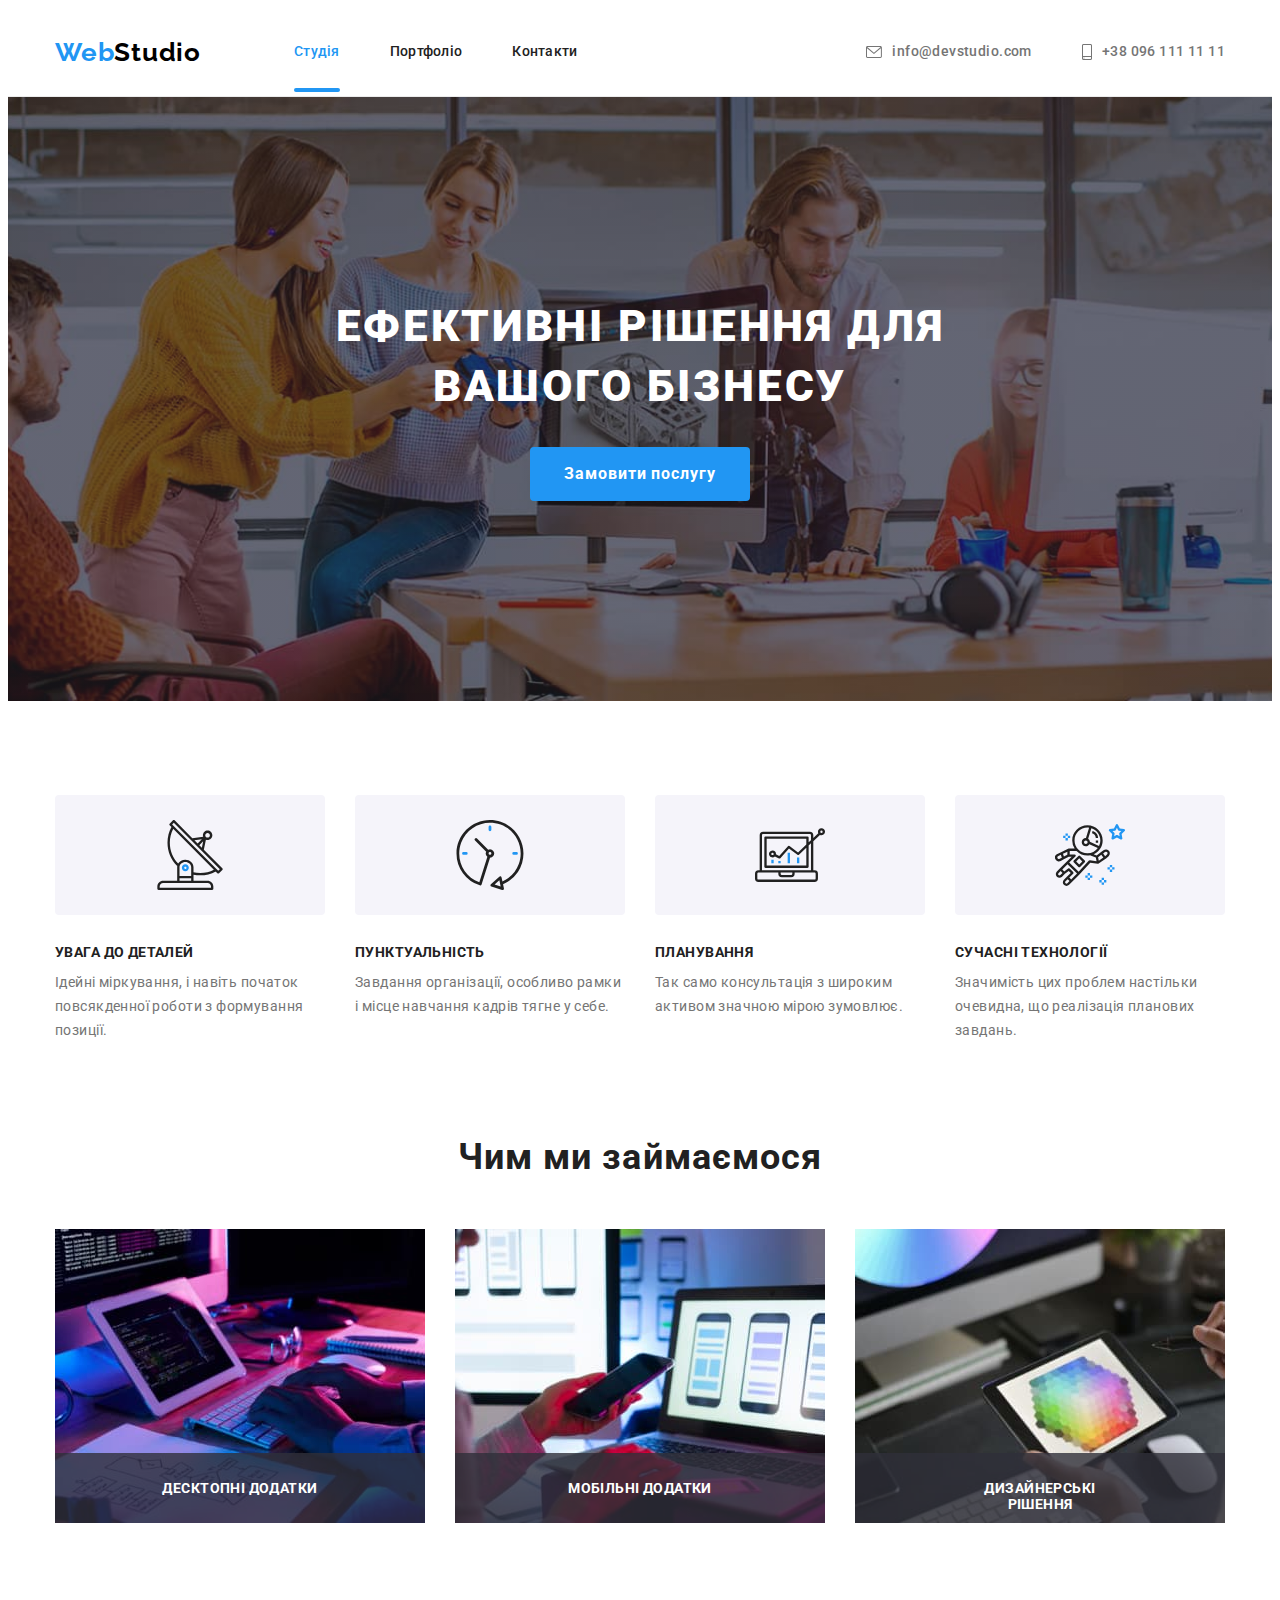
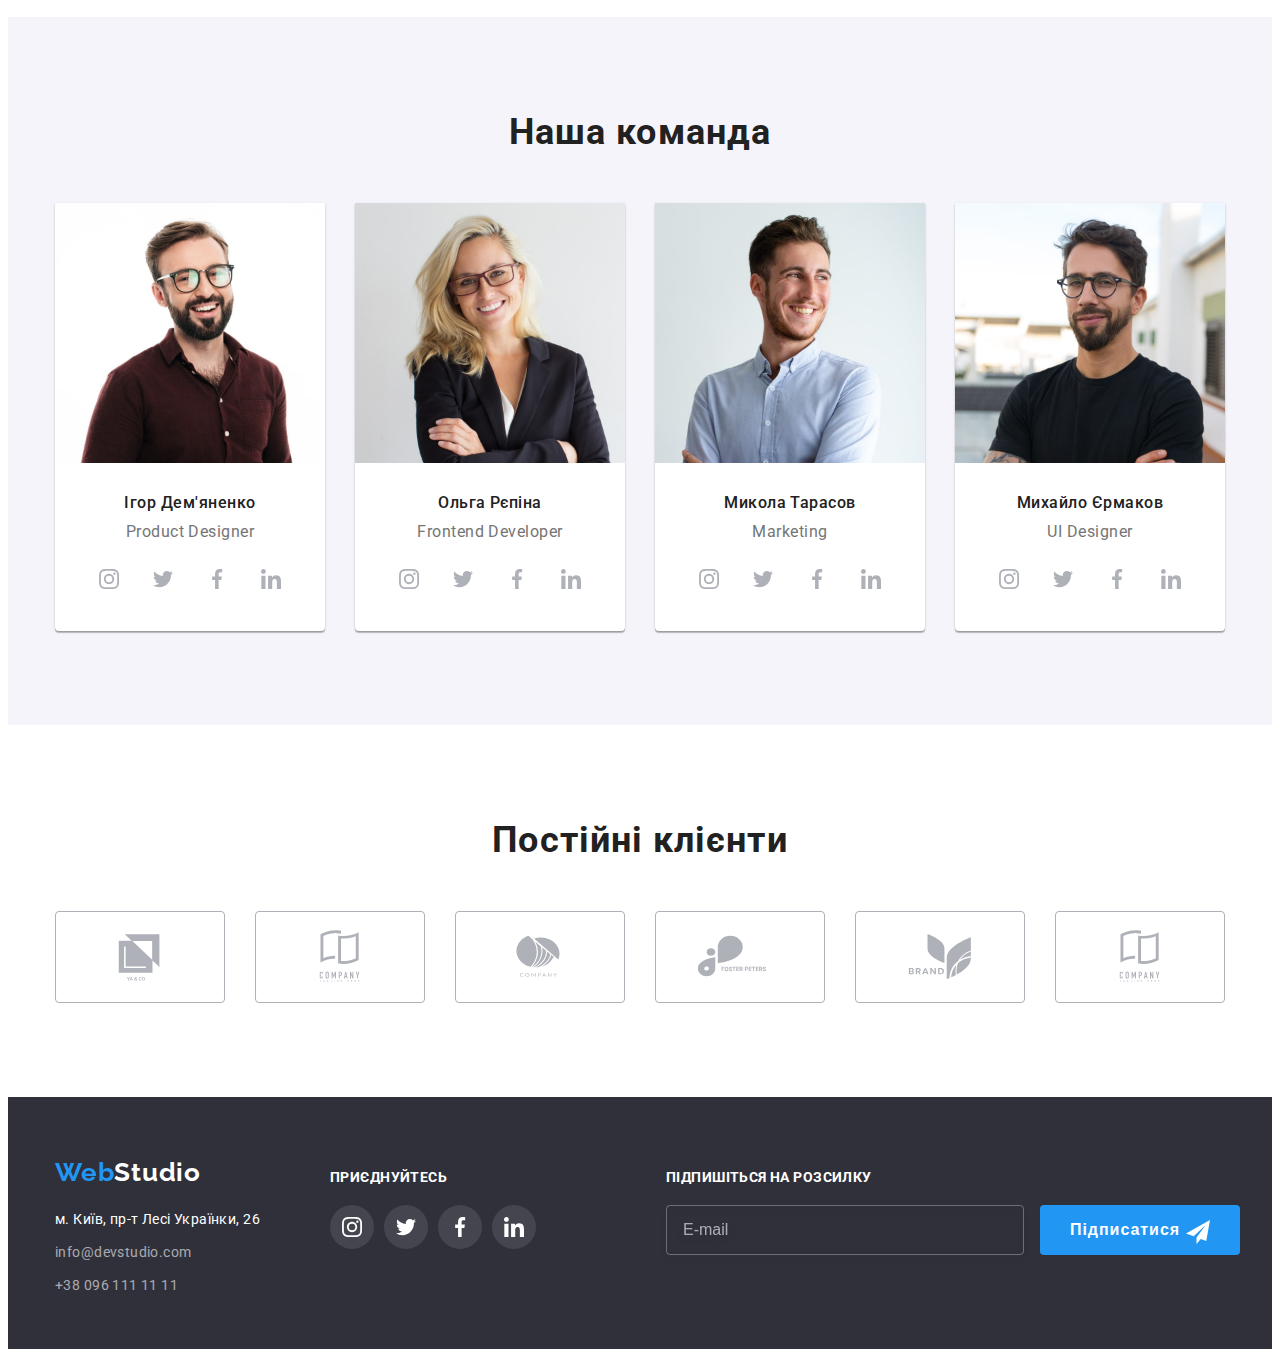
==== index.html @ 7a8e5d01 "HW7_sass" ====
<!DOCTYPE html>
<html lang="uk">
<head>
    <meta charset="UTF-8">
    <meta http-equiv="X-UA-Compatible" content="IE=edge">
    <meta name="viewport" content="width=device-width, initial-scale=1.0">
    <title>WebStudio</title>
    <link rel="preconnect" href="https://fonts.googleapis.com">
    <link rel="preconnect" href="https://fonts.gstatic.com" crossorigin>
    <link href="https://fonts.googleapis.com/css2?family=Raleway:wght@700&family=Roboto:wght@400;500;700;900&display=swap"
        rel="stylesheet">
    <link rel="stylesheet" href="https://cdnjs.cloudflare.com/ajax/libs/modern-normalize/1.1.0/modern-normalize.min.css" integrity="sha512-wpPYUAdjBVSE4KJnH1VR1HeZfpl1ub8YT/NKx4PuQ5NmX2tKuGu6U/JRp5y+Y8XG2tV+wKQpNHVUX03MfMFn9Q==" crossorigin="anonymous" referrerpolicy="no-referrer"/>
    <link rel="stylesheet" href="./css/main.min.css">
</head>
<body class="site-body">
    <header class="header">
        <div class="container main-nav">
            <a class="site-logo" href="index.html"><span class="logo-web">Web</span><span class="logo-studio">Studio</span></a>
            <nav class="nav">
                <ul class="site-nav">
                    <li class="site-nav-item"><a href="./index.html" class="link current">Студія</a></li>
                    <li class="site-nav-item"><a href="./portfolio.html" class="link">Портфоліо</a></li>
                    <li class="site-nav-item"><a href="" class="link">Контакти</a></li>
                </ul>
            </nav>
            <ul class="contacts">
                <li class="contacts-list">
                    <a class="header-mail link" href="mailto:info@devstudio.com">
                        <svg class="contact-mail-icon" width="16" height="12">
                            <use href="./images/icons.svg#icon-mail"></use>
                        </svg>
                        info@devstudio.com</a>
                </li>
                <li class="contacts-list">
                    <a class="header-tel link" href="tel:+380961111111">
                        <svg class="contact-tel-icon" width="10" height="16">
                            <use href="./images/icons.svg#icon-smartphone"></use>
                        </svg> 
                        +38 096 111 11 11</a>
                </li>
            </ul>
        </div>
    </header>
    <main> 
        <section class="hero">
            <div class="container test-h">
                <h1 class="hero-title">Ефективні рішення для <br> вашого бізнесу</h1>
                <button class="btn-hero" type="button" data-modal-open>Замовити послугу</button>
            </div>
        </section>
        <section class="feach">
            <h2 class="visually-hidden">Наші переваги</h2>
            <div class="container">
                <ul class="card-list">
                    <li class="card-item">
                        <div class="card-item-wrap">
                            <svg class="card-item-icon" width="70" height="70">
                                <use href="./images/icons.svg#icon-antenna"></use>
                            </svg>
                        </div>
                        
                        <h3 class="feachures-name">Увага до деталей</h3>
                        <p class="feachures-dsr">Ідейні міркування, і навіть початок повсякденної роботи з формування позиції.</p>
                    </li>
                    <li class="card-item">
                        <div class="card-item-wrap">
                            <svg class="card-item-icon" width="70" height="70">
                                <use href="./images/icons.svg#icon-clock"></use>
                            </svg>
                        </div>
                        <h3 class="feachures-name">Пунктуальність</h3>
                        <p class="feachures-dsr">Завдання організації, особливо рамки і місце навчання кадрів тягне у себе.</p>
                    </li>
                    <li class="card-item">
                        <div class="card-item-wrap">
                            <svg class="card-item-icon" width="70" height="70">
                                <use href="./images/icons.svg#icon-diagram"></use>
                            </svg>
                        </div>
                        <h3 class="feachures-name">Планування</h3>
                        <p class="feachures-dsr">Так само консультація з широким активом значною мірою зумовлює.</p>
                    </li>
                    <li class="card-item">
                        <div class="card-item-wrap">
                            <svg class="card-item-icon" width="70" height="70">
                                <use href="./images/icons.svg#icon-astronaut"></use>
                            </svg>
                        </div>
                        <h3 class="feachures-name">Сучасні технології</h3>
                        <p class="feachures-dsr">Значимість цих проблем настільки очевидна, що реалізація планових завдань.</p>
                    </li>

                </ul>
            </div>

        </section>

        <section class="whatwedo">
            <div class="container">
                <h2 class="whatwedo-title">Чим ми займаємося</h2>
                <ul class="whatwedo-title-list">
                    <li class="whatwedo-card">
                        <img src="./images/box1.jpg" alt="Людина працює за комп'ютером" Width="370">
                        <div class="whatwedo-wrap">
                            <p class="whatwedo-text">Десктопні додатки</p>
                        </div>
                    </li>
                    <li class="whatwedo-card">
                        <img src="./images/box2.jpg" alt="Людина працює з телефоном" Width="370">
                        <div class="whatwedo-wrap">
                            <p class="whatwedo-text">Мобільні додатки</p>
                        </div>
                    </li>
                    <li class="whatwedo-card">
                        <img src="./images/box3.jpg" alt="Людина працює з планшетом" Width="370">
                        <div class="whatwedo-wrap">
                            <p class="whatwedo-text">Дизайнерські рішення</p>
                        </div>
                    </li>
                </ul>
            </div>
        </section>
        <section class="team">
            <div class="container">
                <h2 class="team-title">Наша команда</h2>
                <ul class="team-list">
                    <li class="team-item">
                        <img src="./images/ot_proddesigner.jpg" alt="Ігор Демяненко" width="270">
                        <div class="team-item-wrap">
                            <h3 class="team-name">Ігор Дем'яненко</h3>
                            <p class="team-position">Product Designer</p>
                            <ul class="team-soc-list list">
                                <li class="team-soc-item"><a href="" target="_blank" rel="noopener noreferrer nofollow" class="team-soc-link link">
                                    <svg class="team-soc-icon" width="20" height="20">
                                        <use href="./images/icons.svg#icon-instagram"></use>
                                    </svg>
                                </a></li>
                                <li class="team-soc-item"><a href="" target="_blank" rel="noopener noreferrer nofollow" class="team-soc-link link">
                                    <svg class="team-soc-icon" width="20" height="20">
                                        <use href="./images/icons.svg#icon-twitter"></use>
                                    </svg>
                                </a></li>
                                <li class="team-soc-item"><a href="" target="_blank" rel="noopener noreferrer nofollow" class="team-soc-link link">
                                    <svg class="team-soc-icon" width="20" height="20">
                                        <use href="./images/icons.svg#icon-facebook"></use>
                                    </svg>
                                </a></li>
                                <li class="team-soc-item"><a href="" target="_blank" rel="noopener noreferrer nofollow" class="team-soc-link link">
                                    <svg class="team-soc-icon" width="20" height="20">
                                        <use href="./images/icons.svg#icon-linkedin"></use>
                                    </svg>
                                </a></li>
                            </ul>
                        </div>
                    </li>
                    <li class="team-item">
                        <img src="./images/ot_frontend.jpg" alt="Ольга Рєпіна" width="270">
                        <div class="team-item-wrap">
                            <h3 class="team-name">Ольга Рєпіна</h3>
                            <p class="team-position">Frontend Developer</p>
                            <ul class="team-soc-list list">
                                <li class="team-soc-item"><a href="" target="_blank" rel="noopener noreferrer nofollow" class="team-soc-link link">
                                        <svg class="team-soc-icon" width="20" height="20">
                                            <use href="./images/icons.svg#icon-instagram"></use>
                                        </svg>
                                    </a></li>
                                <li class="team-soc-item"><a href="" class="team-soc-link link">
                                        <svg class="team-soc-icon" width="20" height="20">
                                            <use href="./images/icons.svg#icon-twitter"></use>
                                        </svg>
                                    </a></li>
                                <li class="team-soc-item"><a href="" class="team-soc-link link">
                                        <svg class="team-soc-icon" width="20" height="20">
                                            <use href="./images/icons.svg#icon-facebook"></use>
                                        </svg>
                                    </a></li>
                                <li class="team-soc-item"><a href="" class="team-soc-link link">
                                        <svg class="team-soc-icon" width="20" height="20">
                                            <use href="./images/icons.svg#icon-linkedin"></use>
                                        </svg>
                                    </a></li>
                            </ul>
                        </div>
                    </li>
                    <li class="team-item">
                        <img src="./images/ot_marketing.jpg" alt="Микола Тарасов" width="270">
                        <div class="team-item-wrap">
                            <h3 class="team-name">Микола Тарасов</h3>
                            <p class="team-position">Marketing</p>
                            <ul class="team-soc-list list">
                                <li class="team-soc-item"><a href="" target="_blank" rel="noopener noreferrer nofollow" class="team-soc-link link">
                                        <svg class="team-soc-icon" width="20" height="20">
                                            <use href="./images/icons.svg#icon-instagram"></use>
                                        </svg>
                                    </a></li>
                                <li class="team-soc-item"><a href="" class="team-soc-link link">
                                        <svg class="team-soc-icon" width="20" height="20">
                                            <use href="./images/icons.svg#icon-twitter"></use>
                                        </svg>
                                    </a></li>
                                <li class="team-soc-item"><a href="" class="team-soc-link link">
                                        <svg class="team-soc-icon" width="20" height="20">
                                            <use href="./images/icons.svg#icon-facebook"></use>
                                        </svg>
                                    </a></li>
                                <li class="team-soc-item"><a href="" class="team-soc-link link">
                                        <svg class="team-soc-icon" width="20" height="20">
                                            <use href="./images/icons.svg#icon-linkedin"></use>
                                        </svg>
                                    </a></li>
                            </ul>
                        </div>
                    </li>
                    <li class="team-item">
                        <img src="./images/ot_ul.jpg" alt="Михайло Єрмаков" width="270">
                        <div class="team-item-wrap">
                            <h3 class="team-name">Михайло Єрмаков</h3>
                            <p class="team-position">UI Designer</p>
                            <ul class="team-soc-list list">
                                <li class="team-soc-item"><a href="" target="_blank" rel="noopener noreferrer nofollow" class="team-soc-link link">
                                        <svg class="team-soc-icon" width="20" height="20">
                                            <use href="./images/icons.svg#icon-instagram"></use>
                                        </svg>
                                    </a></li>
                                <li class="team-soc-item"><a href="" class="team-soc-link link">
                                        <svg class="team-soc-icon" width="20" height="20">
                                            <use href="./images/icons.svg#icon-twitter"></use>
                                        </svg>
                                    </a></li>
                                <li class="team-soc-item"><a href="" class="team-soc-link link">
                                        <svg class="team-soc-icon" width="20" height="20">
                                            <use href="./images/icons.svg#icon-facebook"></use>
                                        </svg>
                                    </a></li>
                                <li class="team-soc-item"><a href="" class="team-soc-link link">
                                        <svg class="team-soc-icon" width="20" height="20">
                                            <use href="./images/icons.svg#icon-linkedin"></use>
                                        </svg>
                                    </a></li>
                            </ul>
                        </div>
                    </li>
                </ul>
            </div>
        </section>
        <section class="reg-clients">
            <div class="container">
                <h2 class="reg-clients-title">Постійні клієнти</h2>
                <ul class="reg-clients-list list">
                    <li class="reg-clients-item">
                        <a href="" target="_blank" rel="noopener noreferrer nofollow" class="reg-clients-link">
                            <svg class="reg-client-icon" width="106" height="60">
                                <use href="./images/icons.svg#icon-yaco"></use>
                            </svg>
                        </a>
                        
                    </li>
                    <li class="reg-clients-item">
                        <a href="" target="_blank" rel="noopener noreferrer nofollow" class="reg-clients-link">
                            <svg class="reg-client-icon" width="106" height="60">
                                <use href="./images/icons.svg#icon-taoline"></use>
                            </svg>
                        </a>
                    </li>
                    <li class="reg-clients-item">
                        <a href="" target="_blank" rel="noopener noreferrer nofollow" class="reg-clients-link">
                            <svg class="reg-client-icon" width="106" height="60">
                                <use href="./images/icons.svg#icon-company"></use>
                            </svg>
                        </a>
                    </li>
                    <li class="reg-clients-item">
                        <a href="" target="_blank" rel="noopener noreferrer nofollow" class="reg-clients-link">
                            <svg class="reg-client-icon" width="106" height="60">
                                <use href="./images/icons.svg#icon-fosterpeters"></use>
                            </svg>
                        </a>
                    </li>
                    <li class="reg-clients-item">
                        <a href="" target="_blank" rel="noopener noreferrer nofollow" class="reg-clients-link">
                            <svg class="reg-client-icon" width="106" height="60">
                                <use href="./images/icons.svg#icon-brand"></use>
                            </svg>
                        </a>
                    </li>
                    <li class="reg-clients-item">
                        <a href="" target="_blank" rel="noopener noreferrer nofollow" class="reg-clients-link">
                            <svg class="reg-client-icon" width="106" height="60">
                                <use href="./images/icons.svg#icon-taoline"></use>
                            </svg>
                        </a>
                    </li>
                </ul>
                
            </div>
        </section>
    </main>
    <footer class="footer section">
        <div class="container footerflex">
            <div class="footer-contacts">
                <a class="footer-logo" href="index.html"><span class="logo-web footer">Web</span><span
                        class="logo-studio footer">Studio</span></a>
                <address>
                    <ul class="footer-nav">
                        <li class="footer-list">
                            <a class="footer-address link" href="https://goo.gl/maps/CPtrU1FHBa2aNyZL9" target="_blank"
                                rel="noopener noreferrer nofollow">м. Київ, пр-т Лесі
                                Українки, 26</a>
                        </li>
                        <li class="footer-list">
                            <a class="footer-mail link" href="mailto:info@devstudio.com">info@devstudio.com</a>
                        </li>
                        <li class="footer-list">
                            <a class="footer-tel link" href="tel:+380961111111">+38 096 111 11 11</a>
                        </li>
                    </ul>
                </address>
            </div>
            
            <div class="footer-soc-links">
                <h3 class="connect">приєднуйтесь</h3>
                <ul class="footer-soc-list">
                    <li class="footer-soc-item"><a href="" target="_blank" rel="noopener noreferrer nofollow" class="footer-soc-link link">
                            <svg class="footer-soc-icon" width="20" height="20">
                                <use href="./images/icons.svg#icon-instagram"></use>
                            </svg>
                        </a></li>
                    <li class="footer-soc-item"><a href="" class="footer-soc-link link">
                            <svg class="footer-soc-icon" width="20" height="20">
                                <use href="./images/icons.svg#icon-twitter"></use>
                            </svg>
                        </a></li>
                    <li class="footer-soc-item"><a href="" class="footer-soc-link link">
                            <svg class="footer-soc-icon" width="20" height="20">
                                <use href="./images/icons.svg#icon-facebook"></use>
                            </svg>
                        </a></li>
                    <li class="footer-soc-item"><a href="" class="footer-soc-link link">
                            <svg class="footer-soc-icon" width="20" height="20">
                                <use href="./images/icons.svg#icon-linkedin"></use>
                            </svg>
                        </a></li>
                </ul>
            </div>
            <div class="footer-submit">
                <form class="online-form">
                    <p class="connect">Підпишіться на розсилку</p>
                    <input type="email" name="online-mail" class="online-mail" required id="online-mail" placeholder="E-mail" />
                    <button type="submit" class="btn online-btn"><span class="online-btn-txt">Підписатися</span>
                    <svg class="footer-icon-send" width="24" height="24">
                        <use href="./images/icons.svg#icon-send"></use>
                    </svg>
                    </button>
                </form>
            </div>
        </div>
    </footer>
    <div class="backdrop is-hidden" data-modal>
        <div class="modal">
            <button type="button" class="modal-close" data-modal-close>
                <svg class="modal-close-icon" width="18" height="18">
                    <use href="./images/icons.svg#icon-close"></use>
                </svg>
            </button>
            <p class="modal-title">Залиште свої дані, ми вам передзвонимо</p>
            <form class="modal-form">
                <div class="modal-field">
                    <label for="user-name" class="input-label">Ім'я</label>
                    <div class="input-wrap">
                        <input type="text" name="user-name" class="modal-input" required id="user-name" />
                        <svg class="modal-input-icon" width="18" height="18">
                            <use href="./images/icons.svg#icon-person-form"></use>
                        </svg>
                    </div>
                </div>
                <div class="modal-field">
                    <label for="user-tel" class="input-label">Телефон</label>
                    <div class="input-wrap">
                        <input type="tel" name="user-tel" class="modal-input" required id="user-tel" />
                        <svg class="modal-input-icon" width="18" height="18">
                            <use href="./images/icons.svg#icon-phone-form"></use>
                        </svg>
                    </div>
                </div>
                <div class="modal-field">
                    <label for="user-mail" class="input-label">Пошта</label>
                    <div class="input-wrap">
                        <input type="email" name="user-mail" class="modal-input" required id="user-mail" />
                        <svg class="modal-input-icon" width="18" height="18">
                            <use href="./images/icons.svg#icon-email-form"></use>
                        </svg>
                    </div>
                </div>
                <div class="modal-field">
                    <label for="user-comment" class="user-comment">Коментар</label>
                    <textarea name="user-comment" id="user-comment" class="user-text" placeholder="Введіть текст"></textarea>
                </div>
                <div class="modal-field check">
                    <input type="checkbox" name="privacy" id="privacy" class="input-checK visually-hidden">
                    <label for="privacy" class="check-text">
                       <span class="icon-check-wrap">
                            <svg class="check-icon" width="16" height="15">
                                <use href="./images/icons.svg#icon-check"></use>
                            </svg>
                        </span> Погоджуюся з розсилкою та приймаю <span class="contract">Умови договору</span></label>
                </div>
                <button type="submit" class="modal-btn">Відправити</button>
            </form>
        </div>
    </div>
    <script src="./js/modal.js"></script>
</body>
</html>
---- css/main.min.css ----
:root{--primary-text-color: #757575;--title-text-color: #212121;--accent-color: #2196F3;--primary-white-color: #ffffff;--card-set-gap: 30px}.visually-hidden{position:absolute;white-space:nowrap;width:1px;height:1px;overflow:hidden;border:0;padding:0;clip:rect(0 0 0 0);-webkit-clip-path:inset(50%);clip-path:inset(50%);margin:-1px}p,h1,h2,h3,h4,h5,h6{margin:0}ul,ol{margin:0;padding-left:0}ul{list-style:none}a{text-decoration:none}img{display:block;max-width:100%;height:auto}*{box-sizing:border-box}body{font-family:"Roboto",sans-serif}.site-body{color:var(--primary-text-color)}.button{font-family:"Roboto";font-style:normal;font-weight:700;font-size:16px;line-height:1.88;display:flex;align-items:center;text-align:center;letter-spacing:.06em;color:var(--primary-white-color);background-color:var(--accent-color);cursor:pointer}.portfolio-btn{padding:6px 22px;display:flex;font-family:"Roboto";font-style:normal;font-weight:500;font-size:16px;line-height:1.62;text-align:center;letter-spacing:.03em;color:var(--title-text-color);background:#f5f4fa;border:0;cursor:pointer;border-radius:4px;transition:color 250ms cubic-bezier(0.4, 0, 0.2, 1),background-color 250ms cubic-bezier(0.4, 0, 0.2, 1)}.portfolio-btn:hover,.portfolio-btn:focus{color:#fff;background-color:#2196f3}.container{width:1200px;padding-left:15px;padding-right:15px;margin:0 auto}.backdrop{width:100%;height:100%;background-color:rgba(0,0,0,.2);position:fixed;top:0;transition:opacity 250ms cubic-bezier(0.4, 0, 0.2, 1),visibility 250ms cubic-bezier(0.4, 0, 0.2, 1)}.modal{width:528px;height:581px;background-color:#fff;border-radius:4px;position:absolute;top:50%;left:50%;padding:40px;transform:translate(-50%, -50%) rotate(0) scale(1);transition:transform 1000ms linear,border-radius 1000ms linear,background-color 1000ms linear}.backdrop.is-hidden .modal{transform:translate(-50%, -50%) rotate(360deg) scale(1.5);border-radius:50%;background-color:#afb1b8}.modal-close{width:30px;height:30px;border:1px solid rgba(0,0,0,.1);border-radius:50%;background-color:#fff;position:absolute;top:8px;right:8px;display:flex;align-items:center;justify-content:center;cursor:pointer;transition:background-color 250ms cubic-bezier(0.4, 0, 0.2, 1),fill 250ms cubic-bezier(0.4, 0, 0.2, 1)}.modal-close:hover{fill:var(--accent-color)}.backdrop.is-hidden{opacity:0;visibility:hidden;pointer-events:none}.modal-title{font-weight:700;font-size:20px;line-height:1.15;text-align:center;letter-spacing:.03em;color:#212121;margin-bottom:12px}.modal-field{margin-bottom:10px}.input-label{font-weight:400;font-size:12px;line-height:1.16;letter-spacing:.01em;color:#757575}.input-wrap{margin-top:4px;position:relative}.modal-input{width:100%;height:40px;border:1px solid rgba(33,33,33,.2);border-radius:4px;outline:rgba(0,0,0,0);padding-left:30px;font-size:12px;color:#2f303a;transition:fborder-color 250ms cubic-bezier(0.4, 0, 0.2, 1)}.modal-input-icon{position:absolute;left:12px;top:50%;transform:translateY(-50%);transition:fill 250ms cubic-bezier(0.4, 0, 0.2, 1)}.modal-input:focus{border-color:var(--accent-color)}.modal-input:focus+.modal-input-icon{fill:var(--accent-color)}.user-comment{display:block;font-weight:400;font-size:12px;line-height:1.16;letter-spacing:.01em;color:#757575;margin-bottom:4px;font-size:12px}.user-text{width:100%;height:120px;border:1px solid rgba(33,33,33,.2);border-radius:4px;resize:none;outline:rgba(0,0,0,0);padding:12px 16px;font-size:12px;line-height:1.16;letter-spacing:.01em;color:#757575}.user-text::-moz-placeholder{font-weight:400;font-size:12px;line-height:1.16;letter-spacing:.01em;color:rgba(117,117,117,.5)}.user-text:-ms-input-placeholder{font-weight:400;font-size:12px;line-height:1.16;letter-spacing:.01em;color:rgba(117,117,117,.5)}.user-text::placeholder{font-weight:400;font-size:12px;line-height:1.16;letter-spacing:.01em;color:rgba(117,117,117,.5)}.modal-btn{width:200px;height:50px;background:#2196f3;box-shadow:0px 4px 4px rgba(0,0,0,.15);border-radius:4px;border-color:rgba(0,0,0,0);padding:10px 52px;color:#fff;font-weight:700;font-size:16px;line-height:1.88;cursor:pointer;display:block;margin:0 auto}.check{display:flex;align-items:center;justify-content:center;margin-bottom:30px}.check-text{font-weight:400;font-size:14px;line-height:1.177;letter-spacing:.03em;color:#757575;display:flex;align-items:center}.check-text .icon-check-wrap{width:16px;height:15px;border:2px solid #212121;border-radius:4px;display:flex;align-items:center;justify-content:center;fill:rgba(0,0,0,0);margin-right:7px;transition:background-color 250ms cubic-bezier(0.4, 0, 0.2, 1),fill 250ms cubic-bezier(0.4, 0, 0.2, 1),border-color 250ms cubic-bezier(0.4, 0, 0.2, 1)}.contract{font-weight:400;font-size:14px;line-height:1.71;letter-spacing:.03em;-webkit-text-decoration-line:underline;text-decoration-line:underline;color:#2196f3;cursor:pointer;margin-left:5px}.input-checK:checked+.check-text .icon-check-wrap{background-color:var(--accent-color);fill:#fff;border-color:rgba(0,0,0,0)}.main-nav{display:flex;justify-content:center}.nav{display:flex;align-items:center}.header{border-bottom:1px solid #ececec}.site-logo{display:flex;align-items:center}.logo-web{font-family:"Raleway",sans-serif;font-weight:700;font-size:26px;line-height:1.19;letter-spacing:.03em;color:#2196f3}.logo-studio{font-family:"Raleway",sans-serif;font-weight:700;font-size:26px;line-height:1.19;letter-spacing:.03em;color:#000}.site-nav{display:flex;margin-left:93px;position:relative}.site-nav .site-nav-item:not(:first-child){margin-left:50px}.site-nav-item{display:block}.site-nav-item .link{padding-top:32px;padding-bottom:32px}.header-mail,.header-tel{display:flex;align-items:center;justify-content:center}.contacts{display:flex;margin-left:auto;align-items:center;padding-top:32px;padding-bottom:32px}.contacts .contacts-list+.contacts-list{margin-left:50px}.link{font-weight:500;font-size:14px;line-height:1.14;letter-spacing:.02em;color:#212121;display:flex;align-items:center;transition:color 250ms cubic-bezier(0.4, 0, 0.2, 1)}.contacts .link{font-style:normal;font-size:14px;line-height:1.71;letter-spacing:.03em;color:var(--primary-text-color);cursor:pointer}.link:hover,.link:focus{color:var(--accent-color)}.site-nav .link.current{color:var(--accent-color);position:relative}.site-nav .link.current::after{content:"";width:100%;height:4px;background-color:#2196f3;border-radius:2px;position:absolute;bottom:0}.contact-mail-icon,.contact-tel-icon{display:flex;align-items:center;justify-content:center;fill:currentColor}.header-mail,.header-tel{gap:10px}.hero{display:flex;text-align:center;padding-top:200px;padding-bottom:200px;background:#2f303a;background-image:linear-gradient(rgba(47, 48, 58, 0.4), rgba(47, 48, 58, 0.4)),url(../images/hero-bgd.jpg);background-repeat:no-repeat;background-position:center;background-size:cover;max-width:1600px;margin:0 auto}.test-h{text-align:center}.title{font-weight:700;font-size:14px;line-height:1.14;letter-spacing:.03em;text-transform:uppercase;color:var(--title-text-color)}.hero-title{font-weight:900;font-style:normal;font-size:44px;line-height:1.36;text-align:center;letter-spacing:.06em;text-transform:uppercase;color:#fff}.btn-hero{padding:10px 32px;margin-top:30px;border-radius:4px;border-color:rgba(0,0,0,0);font-family:"Roboto";font-style:normal;font-weight:700;font-size:16px;line-height:1.88;letter-spacing:.06em;color:var(--primary-white-color);background-color:var(--accent-color);cursor:pointer;transition:color 250ms cubic-bezier(0.4, 0, 0.2, 1),background-color 250ms cubic-bezier(0.4, 0, 0.2, 1)}.btn-hero:hover,.btn-hero:focus{color:#fff;background-color:#2196f3}.feach{padding:94px 0}.card-list{margin:0;padding:0;list-style:none;display:flex}.card-list>.card-item{flex-basis:25%}.card-list>.card-item:not(:first-child){margin-left:30px}.feachures-name{margin-bottom:10px;font-weight:700;font-size:14px;line-height:1.14;letter-spacing:.03em;text-transform:uppercase;color:var(--title-text-color)}.feachures-dsr{font-weight:400;font-size:14px;line-height:1.71;letter-spacing:.03em;color:var(--primary-text-color)}.card-item-wrap{height:120px;width:270px;background-color:#f5f4fa;display:flex;align-items:center;justify-content:center;margin-bottom:30px;border-radius:4px}.whatwedo{padding-bottom:94px}.whatwedo-title{margin-bottom:50px;font-weight:700;font-size:36px;line-height:1.17;text-align:center;letter-spacing:.03em;color:var(--title-text-color)}.whatwedo-title-list{display:flex;gap:30px}.whatwedo-card{position:relative}.whatwedo-wrap{width:100%;height:70px;background-color:rgba(47,48,58,.8);padding:27px 107px;position:absolute;bottom:0}.whatwedo-text{font-weight:700;font-size:14px;line-height:16px;text-align:center;letter-spacing:.03em;text-transform:uppercase;color:#fff}.team{background-color:#f5f4fa;padding:94px 0}.team-list{display:flex;gap:30px}.team-item-wrap{padding:30px 0}.team-item{background-color:#fff;border-radius:0px 0px 4px 4px;box-shadow:0px 1px 3px rgba(0,0,0,.12),0px 1px 1px rgba(0,0,0,.14),0px 2px 1px rgba(0,0,0,.2)}.team-title{margin-bottom:50px;font-weight:700;font-size:36px;line-height:1.17;text-align:center;letter-spacing:.03em;color:var(--title-text-color)}.team-name{margin-bottom:10px;font-weight:500;font-size:16px;line-height:1.19;text-align:center;letter-spacing:.03em;color:var(--title-text-color)}.team-position{font-size:16px;line-height:1.19;text-align:center;letter-spacing:.03em;color:var(--primary-text-color);margin-bottom:16px}.team-soc-list{display:flex;justify-content:center;gap:10px}.team-soc-item{width:44px;height:44px}.team-soc-link{width:100%;height:100%;background-color:#fff;border-radius:50%;display:flex;align-items:center;justify-content:center;color:#afb1b8;transition:color 250ms cubic-bezier(0.4, 0, 0.2, 1),background-color 250ms cubic-bezier(0.4, 0, 0.2, 1)}.team-soc-icon{fill:currentColor}.team-soc-link:hover,.team-soc-link:focus{background-color:#2196f3;color:#fff}.reg-clients{background-color:#fff;padding:94px 0}.reg-clients-title{margin-bottom:50px;font-weight:700;font-size:36px;line-height:1.17;text-align:center;letter-spacing:.03em;color:var(--title-text-color)}.reg-clients-list{display:flex;gap:30px}.reg-clients-item{width:calc((100% - 150px)/6);height:92px;display:flex}.reg-clients-link{width:100%;height:100%;border:1px solid #afb1b8;border-radius:4px;display:flex;align-items:center;justify-content:center;color:#afb1b8;transition:color 250ms cubic-bezier(0.4, 0, 0.2, 1),border-color 250ms cubic-bezier(0.4, 0, 0.2, 1)}.reg-client-icon{fill:currentColor}.reg-clients-link:hover,.reg-clients-link:focus{color:#2196f3;border-color:#2196f3}.portfolio{padding-bottom:94px;padding-top:94px}.portfolio-btn-list{display:flex;justify-content:center;margin-bottom:50px;list-style:none}.portfolio-btn-list .portf-btn-item:not(:first-child){margin-left:8px}.portf-btn-item:hover,.portf-btn-item:focus{box-shadow:0px 3px 1px rgba(0,0,0,.1),0px 1px 2px rgba(0,0,0,.08),0px 2px 2px rgba(0,0,0,.12)}.portf-btn-item{border-radius:4px}.client-list{display:flex;flex-wrap:wrap;margin-left:calc(-1*var(--card-set-gap));margin-top:calc(-1*var(--card-set-gap))}.client-item{flex-basis:calc(33.3333333333% - var(--card-set-gap));margin-left:var(--card-set-gap);margin-top:var(--card-set-gap);transition:box-shadow 250ms cubic-bezier(0.4, 0, 0.2, 1)}.client-item:hover{box-shadow:0px 1px 1px rgba(0,0,0,.12),0px 4px 4px rgba(0,0,0,.06),1px 4px 6px rgba(0,0,0,.16)}.card-contant{padding:20px 24px;border-bottom:1px solid #eee;border-left:1px solid #eee;border-right:1px solid #eee}.client{margin-bottom:4px;font-weight:700;font-size:18px;line-height:2;letter-spacing:.06em;color:var(--title-text-color)}.work-type{font-size:16px;line-height:1.88;letter-spacing:.03em;color:var(--primary-text-color)}.card-top-text{position:relative;overflow:hidden}.top-text{position:absolute;top:0;height:100%;font-style:normal;font-weight:400;font-size:18px;line-height:1.56;letter-spacing:.03em;color:#fff;background-color:rgba(33,150,243,.9);padding:63px 24px;transform:translateY(100%);transition:transform 250ms cubic-bezier(0.4, 0, 0.2, 1);overflow:auto}.client-item:hover .top-text{transform:translateY(0)}.footer section{width:1600px}.footerflex{display:flex;position:relative}.footer{background:#2f303a}.footer-logo{display:inline-block;margin-top:60px;margin-bottom:20px}.footer-nav .footer-list+.footer-list{margin-top:9px}.footer .logo-web{font-family:"Raleway";font-weight:700;font-size:26px;line-height:1.19;letter-spacing:.03em;color:#2196f3}.footer .logo-studio{font-family:"Raleway";font-weight:700;font-size:26px;line-height:1.19;letter-spacing:.03em;color:#fff}.footer-address{font-family:"Roboto";font-style:normal;font-weight:400;font-size:14px;line-height:1.71;letter-spacing:.03em;color:#fff}.footer-mail,.footer-tel{font-family:"Roboto";font-style:normal;font-weight:400;font-size:14px;line-height:1.71;letter-spacing:.03em;color:rgba(255,255,255,.6)}.footer-soc-links{margin-top:72px;margin-bottom:100px;margin-left:70px;width:206px;height:80px}.connect{font-style:normal;font-weight:700;font-size:14px;line-height:1.1428571429;letter-spacing:.03em;text-transform:uppercase;color:#fff;margin-bottom:20px}.footer-soc-list{display:flex;justify-content:center;gap:10px}.footer-soc-item{width:44px;height:44px}.footer-soc-link{width:100%;height:100%;background-color:rgba(255,255,255,.1);border-radius:50%;display:flex;align-items:center;justify-content:center;color:#fff;transition:background-color 250ms cubic-bezier(0.4, 0, 0.2, 1),color 250ms cubic-bezier(0.4, 0, 0.2, 1)}.footer-soc-icon{fill:currentColor}.footer-soc-link:hover,.footer-soc-link:focus{background-color:#2196f3;color:#fff}.footer-submit{width:570px;height:86px}.online-form{position:absolute;top:72px;right:0px}.online-mail{width:358px;height:50px;padding:15px 0 15px 16px;background-color:rgba(0,0,0,0);border:1px solid rgba(255,255,255,.3);filter:drop-shadow(0px 4px 4px rgba(0, 0, 0, 0.15));border-radius:4px;outline:rgba(0,0,0,0);font-size:16px;color:rgba(255,255,255,.6);margin-right:12px}.online-mail::-moz-placeholder{color:rgba(255,255,255,.6);font-size:16px}.online-mail:-ms-input-placeholder{color:rgba(255,255,255,.6);font-size:16px}.online-mail::placeholder{color:rgba(255,255,255,.6);font-size:16px}.online-btn{width:200px;height:50px;background-color:var(--accent-color);color:#fff;border-color:rgba(0,0,0,0);border-radius:4px;position:relative;padding-left:28px}.online-btn-txt{font-weight:700;font-size:16px;line-height:1.88;display:flex;align-items:center;text-align:center;letter-spacing:.06em;color:#fff}.footer-icon-send{position:absolute;top:13px;right:28px}/*# sourceMappingURL=main.min.css.map */
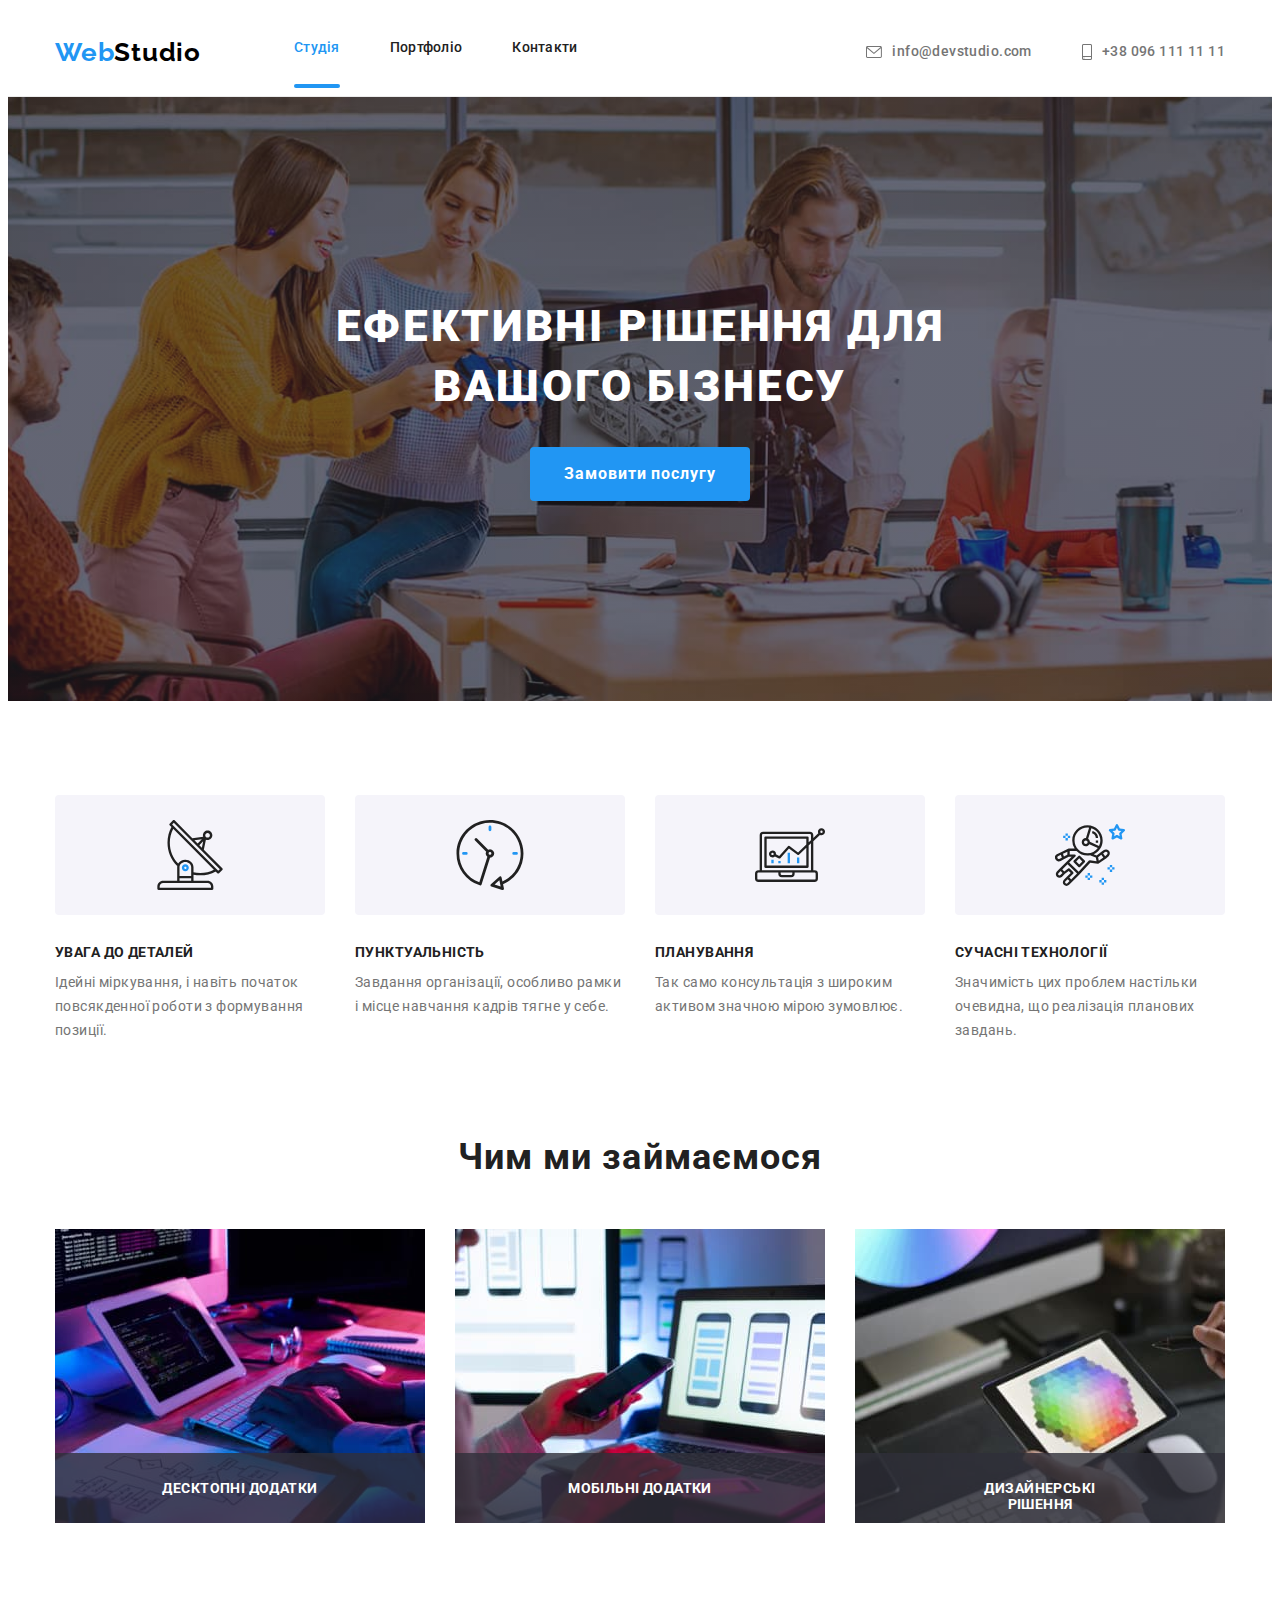
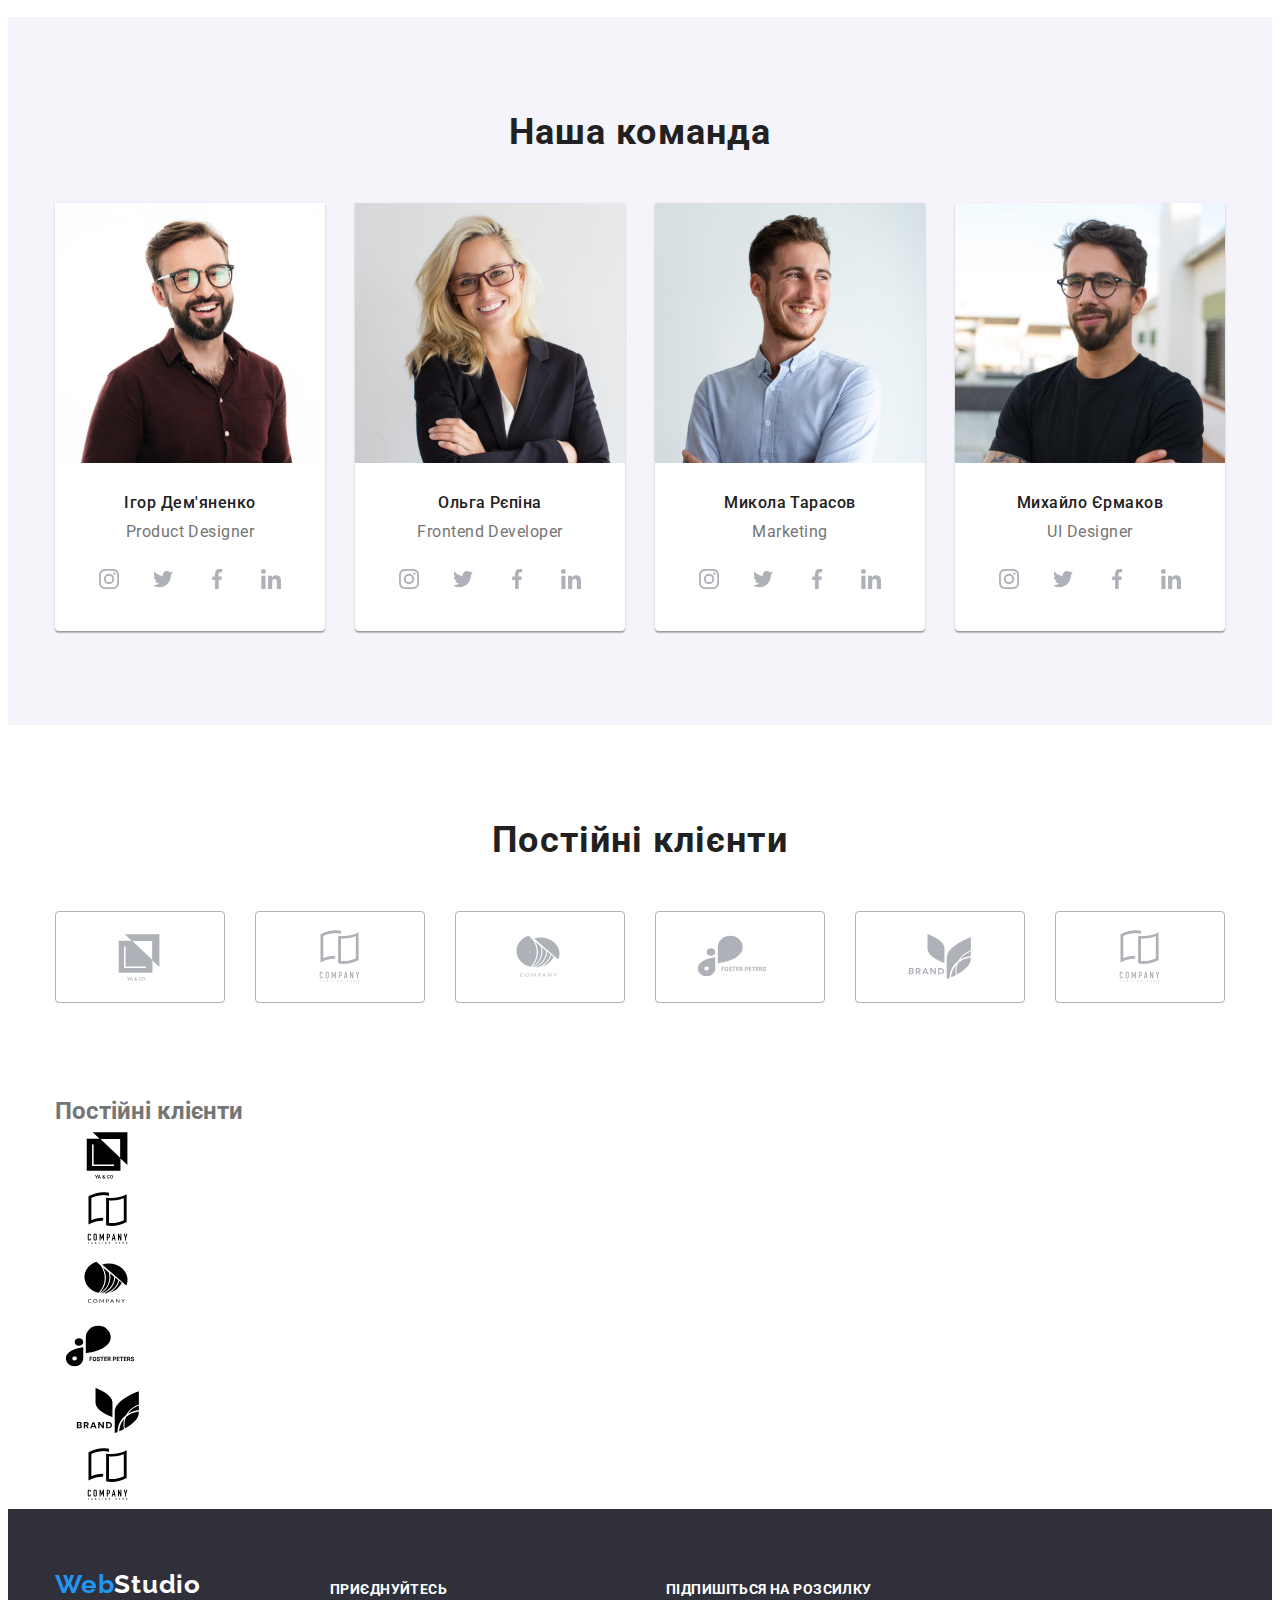
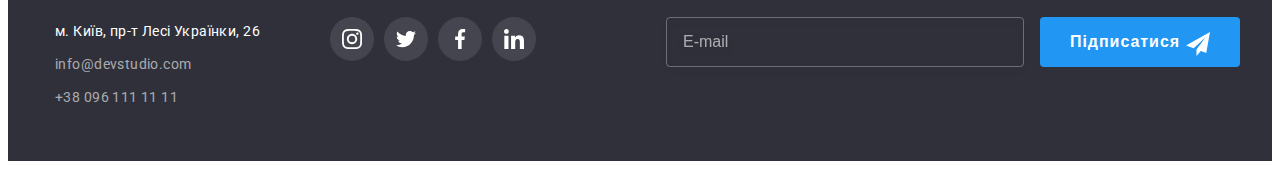
==== commit f10ace7b: "HW7-bemtest" ====
--- a/index.html
+++ b/index.html
@@ -16,8 +16,8 @@
     <header class="header">
         <div class="container main-nav">
             <a class="site-logo" href="index.html"><span class="logo-web">Web</span><span class="logo-studio">Studio</span></a>
-            <nav class="nav">
-                <ul class="site-nav">
+            <nav class="navigation">
+                <ul class="site-nav navigation_site-nav">
                     <li class="site-nav-item"><a href="./index.html" class="link current">Студія</a></li>
                     <li class="site-nav-item"><a href="./portfolio.html" class="link">Портфоліо</a></li>
                     <li class="site-nav-item"><a href="" class="link">Контакти</a></li>
@@ -43,7 +43,7 @@
     </header>
     <main> 
         <section class="hero">
-            <div class="container test-h">
+            <div class="container hero__container test">
                 <h1 class="hero-title">Ефективні рішення для <br> вашого бізнесу</h1>
                 <button class="btn-hero" type="button" data-modal-open>Замовити послугу</button>
             </div>
@@ -121,9 +121,9 @@
             </div>
         </section>
         <section class="team">
-            <div class="container">
+            <div class="container people">
                 <h2 class="team-title">Наша команда</h2>
-                <ul class="team-list">
+                <ul class="team-list ">
                     <li class="team-item">
                         <img src="./images/ot_proddesigner.jpg" alt="Ігор Демяненко" width="270">
                         <div class="team-item-wrap">
@@ -244,7 +244,7 @@
             </div>
         </section>
         <section class="reg-clients">
-            <div class="container">
+            <div class="container test">
                 <h2 class="reg-clients-title">Постійні клієнти</h2>
                 <ul class="reg-clients-list list">
                     <li class="reg-clients-item">
@@ -286,6 +286,57 @@
                     <li class="reg-clients-item">
                         <a href="" target="_blank" rel="noopener noreferrer nofollow" class="reg-clients-link">
                             <svg class="reg-client-icon" width="106" height="60">
+                                <use href="./images/icons.svg#icon-taoline"></use>
+                            </svg>
+                        </a>
+                    </li>
+                </ul>
+                
+            </div>
+        </section>
+        <section class="reg-clients-bem">
+            <div class="container icons-test">
+                <h2 class="icons-test__title">Постійні клієнти</h2>
+                <ul class="icons-test__list list icon-item">
+                    <li class="icon-item__item">
+                        <a href="" target="_blank" rel="noopener noreferrer nofollow" class="icon-item__link">
+                            <svg class="icon-item__icon" width="106" height="60">
+                                <use href="./images/icons.svg#icon-yaco"></use>
+                            </svg>
+                        </a>
+                        
+                    </li>
+                    <li class="icon-item__item">
+                        <a href="" target="_blank" rel="noopener noreferrer nofollow" class="icon-item__link">
+                            <svg class="icon-item__icon" width="106" height="60">
+                                <use href="./images/icons.svg#icon-taoline"></use>
+                            </svg>
+                        </a>
+                    </li>
+                    <li class="icon-item__item">
+                        <a href="" target="_blank" rel="noopener noreferrer nofollow" class="icon-item__link">
+                            <svg class="icon-item__icon" width="106" height="60">
+                                <use href="./images/icons.svg#icon-company"></use>
+                            </svg>
+                        </a>
+                    </li>
+                    <li class="icon-item__item">
+                        <a href="" target="_blank" rel="noopener noreferrer nofollow" class="icon-item__link">
+                            <svg class="icon-item__icon" width="106" height="60">
+                                <use href="./images/icons.svg#icon-fosterpeters"></use>
+                            </svg>
+                        </a>
+                    </li>
+                    <li class="icon-item__item">
+                        <a href="" target="_blank" rel="noopener noreferrer nofollow" class="icon-item__link">
+                            <svg class="icon-item__icon" width="106" height="60">
+                                <use href="./images/icons.svg#icon-brand"></use>
+                            </svg>
+                        </a>
+                    </li>
+                    <li class="icon-item__item">
+                        <a href="" target="_blank" rel="noopener noreferrer nofollow" class="icon-item__link">
+                            <svg class="icon-item__icon" width="106" height="60">
                                 <use href="./images/icons.svg#icon-taoline"></use>
                             </svg>
                         </a>
@@ -396,7 +447,7 @@
                     <textarea name="user-comment" id="user-comment" class="user-text" placeholder="Введіть текст"></textarea>
                 </div>
                 <div class="modal-field check">
-                    <input type="checkbox" name="privacy" id="privacy" class="input-checK visually-hidden">
+                    <input type="checkbox" name="privacy" id="privacy" class="input-check visually-hidden">
                     <label for="privacy" class="check-text">
                        <span class="icon-check-wrap">
                             <svg class="check-icon" width="16" height="15">
--- a/css/main.min.css
+++ b/css/main.min.css
@@ -1 +1 @@
-:root{--primary-text-color: #757575;--title-text-color: #212121;--accent-color: #2196F3;--primary-white-color: #ffffff;--card-set-gap: 30px}.visually-hidden{position:absolute;white-space:nowrap;width:1px;height:1px;overflow:hidden;border:0;padding:0;clip:rect(0 0 0 0);-webkit-clip-path:inset(50%);clip-path:inset(50%);margin:-1px}p,h1,h2,h3,h4,h5,h6{margin:0}ul,ol{margin:0;padding-left:0}ul{list-style:none}a{text-decoration:none}img{display:block;max-width:100%;height:auto}*{box-sizing:border-box}body{font-family:"Roboto",sans-serif}.site-body{color:var(--primary-text-color)}.button{font-family:"Roboto";font-style:normal;font-weight:700;font-size:16px;line-height:1.88;display:flex;align-items:center;text-align:center;letter-spacing:.06em;color:var(--primary-white-color);background-color:var(--accent-color);cursor:pointer}.portfolio-btn{padding:6px 22px;display:flex;font-family:"Roboto";font-style:normal;font-weight:500;font-size:16px;line-height:1.62;text-align:center;letter-spacing:.03em;color:var(--title-text-color);background:#f5f4fa;border:0;cursor:pointer;border-radius:4px;transition:color 250ms cubic-bezier(0.4, 0, 0.2, 1),background-color 250ms cubic-bezier(0.4, 0, 0.2, 1)}.portfolio-btn:hover,.portfolio-btn:focus{color:#fff;background-color:#2196f3}.container{width:1200px;padding-left:15px;padding-right:15px;margin:0 auto}.backdrop{width:100%;height:100%;background-color:rgba(0,0,0,.2);position:fixed;top:0;transition:opacity 250ms cubic-bezier(0.4, 0, 0.2, 1),visibility 250ms cubic-bezier(0.4, 0, 0.2, 1)}.modal{width:528px;height:581px;background-color:#fff;border-radius:4px;position:absolute;top:50%;left:50%;padding:40px;transform:translate(-50%, -50%) rotate(0) scale(1);transition:transform 1000ms linear,border-radius 1000ms linear,background-color 1000ms linear}.backdrop.is-hidden .modal{transform:translate(-50%, -50%) rotate(360deg) scale(1.5);border-radius:50%;background-color:#afb1b8}.modal-close{width:30px;height:30px;border:1px solid rgba(0,0,0,.1);border-radius:50%;background-color:#fff;position:absolute;top:8px;right:8px;display:flex;align-items:center;justify-content:center;cursor:pointer;transition:background-color 250ms cubic-bezier(0.4, 0, 0.2, 1),fill 250ms cubic-bezier(0.4, 0, 0.2, 1)}.modal-close:hover{fill:var(--accent-color)}.backdrop.is-hidden{opacity:0;visibility:hidden;pointer-events:none}.modal-title{font-weight:700;font-size:20px;line-height:1.15;text-align:center;letter-spacing:.03em;color:#212121;margin-bottom:12px}.modal-field{margin-bottom:10px}.input-label{font-weight:400;font-size:12px;line-height:1.16;letter-spacing:.01em;color:#757575}.input-wrap{margin-top:4px;position:relative}.modal-input{width:100%;height:40px;border:1px solid rgba(33,33,33,.2);border-radius:4px;outline:rgba(0,0,0,0);padding-left:30px;font-size:12px;color:#2f303a;transition:fborder-color 250ms cubic-bezier(0.4, 0, 0.2, 1)}.modal-input-icon{position:absolute;left:12px;top:50%;transform:translateY(-50%);transition:fill 250ms cubic-bezier(0.4, 0, 0.2, 1)}.modal-input:focus{border-color:var(--accent-color)}.modal-input:focus+.modal-input-icon{fill:var(--accent-color)}.user-comment{display:block;font-weight:400;font-size:12px;line-height:1.16;letter-spacing:.01em;color:#757575;margin-bottom:4px;font-size:12px}.user-text{width:100%;height:120px;border:1px solid rgba(33,33,33,.2);border-radius:4px;resize:none;outline:rgba(0,0,0,0);padding:12px 16px;font-size:12px;line-height:1.16;letter-spacing:.01em;color:#757575}.user-text::-moz-placeholder{font-weight:400;font-size:12px;line-height:1.16;letter-spacing:.01em;color:rgba(117,117,117,.5)}.user-text:-ms-input-placeholder{font-weight:400;font-size:12px;line-height:1.16;letter-spacing:.01em;color:rgba(117,117,117,.5)}.user-text::placeholder{font-weight:400;font-size:12px;line-height:1.16;letter-spacing:.01em;color:rgba(117,117,117,.5)}.modal-btn{width:200px;height:50px;background:#2196f3;box-shadow:0px 4px 4px rgba(0,0,0,.15);border-radius:4px;border-color:rgba(0,0,0,0);padding:10px 52px;color:#fff;font-weight:700;font-size:16px;line-height:1.88;cursor:pointer;display:block;margin:0 auto}.check{display:flex;align-items:center;justify-content:center;margin-bottom:30px}.check-text{font-weight:400;font-size:14px;line-height:1.177;letter-spacing:.03em;color:#757575;display:flex;align-items:center}.check-text .icon-check-wrap{width:16px;height:15px;border:2px solid #212121;border-radius:4px;display:flex;align-items:center;justify-content:center;fill:rgba(0,0,0,0);margin-right:7px;transition:background-color 250ms cubic-bezier(0.4, 0, 0.2, 1),fill 250ms cubic-bezier(0.4, 0, 0.2, 1),border-color 250ms cubic-bezier(0.4, 0, 0.2, 1)}.contract{font-weight:400;font-size:14px;line-height:1.71;letter-spacing:.03em;-webkit-text-decoration-line:underline;text-decoration-line:underline;color:#2196f3;cursor:pointer;margin-left:5px}.input-checK:checked+.check-text .icon-check-wrap{background-color:var(--accent-color);fill:#fff;border-color:rgba(0,0,0,0)}.main-nav{display:flex;justify-content:center}.nav{display:flex;align-items:center}.header{border-bottom:1px solid #ececec}.site-logo{display:flex;align-items:center}.logo-web{font-family:"Raleway",sans-serif;font-weight:700;font-size:26px;line-height:1.19;letter-spacing:.03em;color:#2196f3}.logo-studio{font-family:"Raleway",sans-serif;font-weight:700;font-size:26px;line-height:1.19;letter-spacing:.03em;color:#000}.site-nav{display:flex;margin-left:93px;position:relative}.site-nav .site-nav-item:not(:first-child){margin-left:50px}.site-nav-item{display:block}.site-nav-item .link{padding-top:32px;padding-bottom:32px}.header-mail,.header-tel{display:flex;align-items:center;justify-content:center}.contacts{display:flex;margin-left:auto;align-items:center;padding-top:32px;padding-bottom:32px}.contacts .contacts-list+.contacts-list{margin-left:50px}.link{font-weight:500;font-size:14px;line-height:1.14;letter-spacing:.02em;color:#212121;display:flex;align-items:center;transition:color 250ms cubic-bezier(0.4, 0, 0.2, 1)}.contacts .link{font-style:normal;font-size:14px;line-height:1.71;letter-spacing:.03em;color:var(--primary-text-color);cursor:pointer}.link:hover,.link:focus{color:var(--accent-color)}.site-nav .link.current{color:var(--accent-color);position:relative}.site-nav .link.current::after{content:"";width:100%;height:4px;background-color:#2196f3;border-radius:2px;position:absolute;bottom:0}.contact-mail-icon,.contact-tel-icon{display:flex;align-items:center;justify-content:center;fill:currentColor}.header-mail,.header-tel{gap:10px}.hero{display:flex;text-align:center;padding-top:200px;padding-bottom:200px;background:#2f303a;background-image:linear-gradient(rgba(47, 48, 58, 0.4), rgba(47, 48, 58, 0.4)),url(../images/hero-bgd.jpg);background-repeat:no-repeat;background-position:center;background-size:cover;max-width:1600px;margin:0 auto}.test-h{text-align:center}.title{font-weight:700;font-size:14px;line-height:1.14;letter-spacing:.03em;text-transform:uppercase;color:var(--title-text-color)}.hero-title{font-weight:900;font-style:normal;font-size:44px;line-height:1.36;text-align:center;letter-spacing:.06em;text-transform:uppercase;color:#fff}.btn-hero{padding:10px 32px;margin-top:30px;border-radius:4px;border-color:rgba(0,0,0,0);font-family:"Roboto";font-style:normal;font-weight:700;font-size:16px;line-height:1.88;letter-spacing:.06em;color:var(--primary-white-color);background-color:var(--accent-color);cursor:pointer;transition:color 250ms cubic-bezier(0.4, 0, 0.2, 1),background-color 250ms cubic-bezier(0.4, 0, 0.2, 1)}.btn-hero:hover,.btn-hero:focus{color:#fff;background-color:#2196f3}.feach{padding:94px 0}.card-list{margin:0;padding:0;list-style:none;display:flex}.card-list>.card-item{flex-basis:25%}.card-list>.card-item:not(:first-child){margin-left:30px}.feachures-name{margin-bottom:10px;font-weight:700;font-size:14px;line-height:1.14;letter-spacing:.03em;text-transform:uppercase;color:var(--title-text-color)}.feachures-dsr{font-weight:400;font-size:14px;line-height:1.71;letter-spacing:.03em;color:var(--primary-text-color)}.card-item-wrap{height:120px;width:270px;background-color:#f5f4fa;display:flex;align-items:center;justify-content:center;margin-bottom:30px;border-radius:4px}.whatwedo{padding-bottom:94px}.whatwedo-title{margin-bottom:50px;font-weight:700;font-size:36px;line-height:1.17;text-align:center;letter-spacing:.03em;color:var(--title-text-color)}.whatwedo-title-list{display:flex;gap:30px}.whatwedo-card{position:relative}.whatwedo-wrap{width:100%;height:70px;background-color:rgba(47,48,58,.8);padding:27px 107px;position:absolute;bottom:0}.whatwedo-text{font-weight:700;font-size:14px;line-height:16px;text-align:center;letter-spacing:.03em;text-transform:uppercase;color:#fff}.team{background-color:#f5f4fa;padding:94px 0}.team-list{display:flex;gap:30px}.team-item-wrap{padding:30px 0}.team-item{background-color:#fff;border-radius:0px 0px 4px 4px;box-shadow:0px 1px 3px rgba(0,0,0,.12),0px 1px 1px rgba(0,0,0,.14),0px 2px 1px rgba(0,0,0,.2)}.team-title{margin-bottom:50px;font-weight:700;font-size:36px;line-height:1.17;text-align:center;letter-spacing:.03em;color:var(--title-text-color)}.team-name{margin-bottom:10px;font-weight:500;font-size:16px;line-height:1.19;text-align:center;letter-spacing:.03em;color:var(--title-text-color)}.team-position{font-size:16px;line-height:1.19;text-align:center;letter-spacing:.03em;color:var(--primary-text-color);margin-bottom:16px}.team-soc-list{display:flex;justify-content:center;gap:10px}.team-soc-item{width:44px;height:44px}.team-soc-link{width:100%;height:100%;background-color:#fff;border-radius:50%;display:flex;align-items:center;justify-content:center;color:#afb1b8;transition:color 250ms cubic-bezier(0.4, 0, 0.2, 1),background-color 250ms cubic-bezier(0.4, 0, 0.2, 1)}.team-soc-icon{fill:currentColor}.team-soc-link:hover,.team-soc-link:focus{background-color:#2196f3;color:#fff}.reg-clients{background-color:#fff;padding:94px 0}.reg-clients-title{margin-bottom:50px;font-weight:700;font-size:36px;line-height:1.17;text-align:center;letter-spacing:.03em;color:var(--title-text-color)}.reg-clients-list{display:flex;gap:30px}.reg-clients-item{width:calc((100% - 150px)/6);height:92px;display:flex}.reg-clients-link{width:100%;height:100%;border:1px solid #afb1b8;border-radius:4px;display:flex;align-items:center;justify-content:center;color:#afb1b8;transition:color 250ms cubic-bezier(0.4, 0, 0.2, 1),border-color 250ms cubic-bezier(0.4, 0, 0.2, 1)}.reg-client-icon{fill:currentColor}.reg-clients-link:hover,.reg-clients-link:focus{color:#2196f3;border-color:#2196f3}.portfolio{padding-bottom:94px;padding-top:94px}.portfolio-btn-list{display:flex;justify-content:center;margin-bottom:50px;list-style:none}.portfolio-btn-list .portf-btn-item:not(:first-child){margin-left:8px}.portf-btn-item:hover,.portf-btn-item:focus{box-shadow:0px 3px 1px rgba(0,0,0,.1),0px 1px 2px rgba(0,0,0,.08),0px 2px 2px rgba(0,0,0,.12)}.portf-btn-item{border-radius:4px}.client-list{display:flex;flex-wrap:wrap;margin-left:calc(-1*var(--card-set-gap));margin-top:calc(-1*var(--card-set-gap))}.client-item{flex-basis:calc(33.3333333333% - var(--card-set-gap));margin-left:var(--card-set-gap);margin-top:var(--card-set-gap);transition:box-shadow 250ms cubic-bezier(0.4, 0, 0.2, 1)}.client-item:hover{box-shadow:0px 1px 1px rgba(0,0,0,.12),0px 4px 4px rgba(0,0,0,.06),1px 4px 6px rgba(0,0,0,.16)}.card-contant{padding:20px 24px;border-bottom:1px solid #eee;border-left:1px solid #eee;border-right:1px solid #eee}.client{margin-bottom:4px;font-weight:700;font-size:18px;line-height:2;letter-spacing:.06em;color:var(--title-text-color)}.work-type{font-size:16px;line-height:1.88;letter-spacing:.03em;color:var(--primary-text-color)}.card-top-text{position:relative;overflow:hidden}.top-text{position:absolute;top:0;height:100%;font-style:normal;font-weight:400;font-size:18px;line-height:1.56;letter-spacing:.03em;color:#fff;background-color:rgba(33,150,243,.9);padding:63px 24px;transform:translateY(100%);transition:transform 250ms cubic-bezier(0.4, 0, 0.2, 1);overflow:auto}.client-item:hover .top-text{transform:translateY(0)}.footer section{width:1600px}.footerflex{display:flex;position:relative}.footer{background:#2f303a}.footer-logo{display:inline-block;margin-top:60px;margin-bottom:20px}.footer-nav .footer-list+.footer-list{margin-top:9px}.footer .logo-web{font-family:"Raleway";font-weight:700;font-size:26px;line-height:1.19;letter-spacing:.03em;color:#2196f3}.footer .logo-studio{font-family:"Raleway";font-weight:700;font-size:26px;line-height:1.19;letter-spacing:.03em;color:#fff}.footer-address{font-family:"Roboto";font-style:normal;font-weight:400;font-size:14px;line-height:1.71;letter-spacing:.03em;color:#fff}.footer-mail,.footer-tel{font-family:"Roboto";font-style:normal;font-weight:400;font-size:14px;line-height:1.71;letter-spacing:.03em;color:rgba(255,255,255,.6)}.footer-soc-links{margin-top:72px;margin-bottom:100px;margin-left:70px;width:206px;height:80px}.connect{font-style:normal;font-weight:700;font-size:14px;line-height:1.1428571429;letter-spacing:.03em;text-transform:uppercase;color:#fff;margin-bottom:20px}.footer-soc-list{display:flex;justify-content:center;gap:10px}.footer-soc-item{width:44px;height:44px}.footer-soc-link{width:100%;height:100%;background-color:rgba(255,255,255,.1);border-radius:50%;display:flex;align-items:center;justify-content:center;color:#fff;transition:background-color 250ms cubic-bezier(0.4, 0, 0.2, 1),color 250ms cubic-bezier(0.4, 0, 0.2, 1)}.footer-soc-icon{fill:currentColor}.footer-soc-link:hover,.footer-soc-link:focus{background-color:#2196f3;color:#fff}.footer-submit{width:570px;height:86px}.online-form{position:absolute;top:72px;right:0px}.online-mail{width:358px;height:50px;padding:15px 0 15px 16px;background-color:rgba(0,0,0,0);border:1px solid rgba(255,255,255,.3);filter:drop-shadow(0px 4px 4px rgba(0, 0, 0, 0.15));border-radius:4px;outline:rgba(0,0,0,0);font-size:16px;color:rgba(255,255,255,.6);margin-right:12px}.online-mail::-moz-placeholder{color:rgba(255,255,255,.6);font-size:16px}.online-mail:-ms-input-placeholder{color:rgba(255,255,255,.6);font-size:16px}.online-mail::placeholder{color:rgba(255,255,255,.6);font-size:16px}.online-btn{width:200px;height:50px;background-color:var(--accent-color);color:#fff;border-color:rgba(0,0,0,0);border-radius:4px;position:relative;padding-left:28px}.online-btn-txt{font-weight:700;font-size:16px;line-height:1.88;display:flex;align-items:center;text-align:center;letter-spacing:.06em;color:#fff}.footer-icon-send{position:absolute;top:13px;right:28px}/*# sourceMappingURL=main.min.css.map */+:root{--primary-text-color: #757575;--title-text-color: #212121;--accent-color: #2196F3;--primary-white-color: #ffffff;--card-set-gap: 30px}.visually-hidden{position:absolute;white-space:nowrap;width:1px;height:1px;overflow:hidden;border:0;padding:0;clip:rect(0 0 0 0);-webkit-clip-path:inset(50%);clip-path:inset(50%);margin:-1px}p,h1,h2,h3,h4,h5,h6{margin:0}ul,ol{margin:0;padding-left:0}ul{list-style:none}a{text-decoration:none}img{display:block;max-width:100%;height:auto}*{box-sizing:border-box}body{font-family:"Roboto",sans-serif}.site-body{color:var(--primary-text-color)}.button{font-family:"Roboto";font-style:normal;font-weight:700;font-size:16px;line-height:1.88;display:flex;align-items:center;text-align:center;letter-spacing:.06em;color:var(--primary-white-color);background-color:var(--accent-color);cursor:pointer}.portfolio-btn{padding:6px 22px;display:flex;font-family:"Roboto";font-style:normal;font-weight:500;font-size:16px;line-height:1.62;text-align:center;letter-spacing:.03em;color:var(--title-text-color);background:#f5f4fa;border:0;cursor:pointer;border-radius:4px;transition:color 250ms cubic-bezier(0.4, 0, 0.2, 1),background-color 250ms cubic-bezier(0.4, 0, 0.2, 1)}.portfolio-btn:hover,.portfolio-btn:focus{color:#fff;background-color:#2196f3}.container{width:1200px;padding-left:15px;padding-right:15px;margin:0 auto}.backdrop{width:100%;height:100%;background-color:rgba(0,0,0,.2);position:fixed;top:0;transition:opacity 250ms cubic-bezier(0.4, 0, 0.2, 1),visibility 250ms cubic-bezier(0.4, 0, 0.2, 1)}.modal{width:528px;height:581px;background-color:#fff;border-radius:4px;position:absolute;top:50%;left:50%;padding:40px;transform:translate(-50%, -50%) rotate(0) scale(1);transition:transform 1000ms linear,border-radius 1000ms linear,background-color 1000ms linear}.backdrop.is-hidden .modal{transform:translate(-50%, -50%) rotate(360deg) scale(1.5);border-radius:50%;background-color:#afb1b8}.modal-close{width:30px;height:30px;border:1px solid rgba(0,0,0,.1);border-radius:50%;background-color:#fff;position:absolute;top:8px;right:8px;display:flex;align-items:center;justify-content:center;cursor:pointer;transition:background-color 250ms cubic-bezier(0.4, 0, 0.2, 1),fill 250ms cubic-bezier(0.4, 0, 0.2, 1)}.modal-close:hover{fill:var(--accent-color)}.backdrop.is-hidden{opacity:0;visibility:hidden;pointer-events:none}.modal-title{font-weight:700;font-size:20px;line-height:1.15;text-align:center;letter-spacing:.03em;color:#212121;margin-bottom:12px}.modal-field{margin-bottom:10px}.input-label{font-weight:400;font-size:12px;line-height:1.16;letter-spacing:.01em;color:#757575}.input-wrap{margin-top:4px;position:relative}.modal-input{width:100%;height:40px;border:1px solid rgba(33,33,33,.2);border-radius:4px;outline:rgba(0,0,0,0);padding-left:30px;font-size:12px;color:#2f303a;transition:fborder-color 250ms cubic-bezier(0.4, 0, 0.2, 1)}.modal-input:focus{border-color:var(--accent-color)}.modal-input-icon{position:absolute;left:12px;top:50%;transform:translateY(-50%);transition:fill 250ms cubic-bezier(0.4, 0, 0.2, 1)}.modal-input:focus+.modal-input-icon{fill:var(--accent-color)}.user-comment{display:block;font-weight:400;font-size:12px;line-height:1.16;letter-spacing:.01em;color:#757575;margin-bottom:4px;font-size:12px}.user-text{width:100%;height:120px;border:1px solid rgba(33,33,33,.2);border-radius:4px;resize:none;outline:rgba(0,0,0,0);padding:12px 16px;font-size:12px;line-height:1.16;letter-spacing:.01em;color:#757575}.user-text::-moz-placeholder{font-weight:400;font-size:12px;line-height:1.16;letter-spacing:.01em;color:rgba(117,117,117,.5)}.user-text:-ms-input-placeholder{font-weight:400;font-size:12px;line-height:1.16;letter-spacing:.01em;color:rgba(117,117,117,.5)}.user-text::placeholder{font-weight:400;font-size:12px;line-height:1.16;letter-spacing:.01em;color:rgba(117,117,117,.5)}.modal-btn{width:200px;height:50px;background:#2196f3;box-shadow:0px 4px 4px rgba(0,0,0,.15);border-radius:4px;border-color:rgba(0,0,0,0);padding:10px 52px;color:#fff;font-weight:700;font-size:16px;line-height:1.88;cursor:pointer;display:block;margin:0 auto}.check{display:flex;align-items:center;justify-content:center;margin-bottom:30px}.check-text{font-weight:400;font-size:14px;line-height:1.177;letter-spacing:.03em;color:#757575;display:flex;align-items:center}.check-text .icon-check-wrap{width:16px;height:15px;border:2px solid #212121;border-radius:4px;display:flex;align-items:center;justify-content:center;fill:rgba(0,0,0,0);margin-right:7px;transition:background-color 250ms cubic-bezier(0.4, 0, 0.2, 1),fill 250ms cubic-bezier(0.4, 0, 0.2, 1),border-color 250ms cubic-bezier(0.4, 0, 0.2, 1)}.contract{font-weight:400;font-size:14px;line-height:1.71;letter-spacing:.03em;-webkit-text-decoration-line:underline;text-decoration-line:underline;color:#2196f3;cursor:pointer;margin-left:5px}.input-check:checked+.check-text .icon-check-wrap{background-color:var(--accent-color);fill:#fff;border-color:rgba(0,0,0,0)}.main-nav{display:flex;justify-content:center}.nav{display:flex;align-items:center}.header{border-bottom:1px solid #ececec}.site-logo{display:flex;align-items:center}.logo-web{font-family:"Raleway",sans-serif;font-weight:700;font-size:26px;line-height:1.19;letter-spacing:.03em;color:#2196f3}.logo-studio{font-family:"Raleway",sans-serif;font-weight:700;font-size:26px;line-height:1.19;letter-spacing:.03em;color:#000}.site-nav{display:flex;margin-left:93px;position:relative}.site-nav-item{display:block}.site-nav .site-nav-item:not(:first-child){margin-left:50px}.site-nav-item .link{padding-top:32px;padding-bottom:32px}.header-mail,.header-tel{display:flex;align-items:center;justify-content:center}.contacts{display:flex;margin-left:auto;align-items:center;padding-top:32px;padding-bottom:32px}.contacts .contacts-list+.contacts-list{margin-left:50px}.link{font-weight:500;font-size:14px;line-height:1.14;letter-spacing:.02em;color:#212121;display:flex;align-items:center;transition:color 250ms cubic-bezier(0.4, 0, 0.2, 1)}.link:hover,.link:focus{color:var(--accent-color)}.contacts .link{font-style:normal;font-size:14px;line-height:1.71;letter-spacing:.03em;color:var(--primary-text-color);cursor:pointer}.site-nav .link.current{color:var(--accent-color);position:relative}.site-nav .link.current::after{content:"";width:100%;height:4px;background-color:#2196f3;border-radius:2px;position:absolute;bottom:0}.contact-mail-icon,.contact-tel-icon{display:flex;align-items:center;justify-content:center;fill:currentColor}.header-mail,.header-tel{gap:10px}.hero{display:flex;text-align:center;padding-top:200px;padding-bottom:200px;background:#2f303a;background-image:linear-gradient(rgba(47, 48, 58, 0.4), rgba(47, 48, 58, 0.4)),url(../images/hero-bgd.jpg);background-repeat:no-repeat;background-position:center;background-size:cover;max-width:1600px;margin:0 auto}.test-h{text-align:center}.title{font-weight:700;font-size:14px;line-height:1.14;letter-spacing:.03em;text-transform:uppercase;color:var(--title-text-color)}.hero-title{font-weight:900;font-style:normal;font-size:44px;line-height:1.36;text-align:center;letter-spacing:.06em;text-transform:uppercase;color:#fff}.btn-hero{padding:10px 32px;margin-top:30px;border-radius:4px;border-color:rgba(0,0,0,0);font-family:"Roboto";font-style:normal;font-weight:700;font-size:16px;line-height:1.88;letter-spacing:.06em;color:var(--primary-white-color);background-color:var(--accent-color);cursor:pointer;transition:color 250ms cubic-bezier(0.4, 0, 0.2, 1),background-color 250ms cubic-bezier(0.4, 0, 0.2, 1)}.btn-hero:hover,.btn-hero:focus{color:#fff;background-color:#2196f3}.feach{padding:94px 0}.card-list{margin:0;padding:0;list-style:none;display:flex}.card-list>.card-item{flex-basis:25%}.card-list>.card-item:not(:first-child){margin-left:30px}.feachures-name{margin-bottom:10px;font-weight:700;font-size:14px;line-height:1.14;letter-spacing:.03em;text-transform:uppercase;color:var(--title-text-color)}.feachures-dsr{font-weight:400;font-size:14px;line-height:1.71;letter-spacing:.03em;color:var(--primary-text-color)}.card-item-wrap{height:120px;width:270px;background-color:#f5f4fa;display:flex;align-items:center;justify-content:center;margin-bottom:30px;border-radius:4px}.whatwedo{padding-bottom:94px}.whatwedo-title{margin-bottom:50px;font-weight:700;font-size:36px;line-height:1.17;text-align:center;letter-spacing:.03em;color:var(--title-text-color)}.whatwedo-title-list{display:flex;gap:30px}.whatwedo-card{position:relative}.whatwedo-wrap{width:100%;height:70px;background-color:rgba(47,48,58,.8);padding:27px 107px;position:absolute;bottom:0}.whatwedo-text{font-weight:700;font-size:14px;line-height:16px;text-align:center;letter-spacing:.03em;text-transform:uppercase;color:#fff}.team{background-color:#f5f4fa;padding:94px 0}.team-list{display:flex;gap:30px}.team-item-wrap{padding:30px 0}.team-item{background-color:#fff;border-radius:0px 0px 4px 4px;box-shadow:0px 1px 3px rgba(0,0,0,.12),0px 1px 1px rgba(0,0,0,.14),0px 2px 1px rgba(0,0,0,.2)}.team-title{margin-bottom:50px;font-weight:700;font-size:36px;line-height:1.17;text-align:center;letter-spacing:.03em;color:var(--title-text-color)}.team-name{margin-bottom:10px;font-weight:500;font-size:16px;line-height:1.19;text-align:center;letter-spacing:.03em;color:var(--title-text-color)}.team-position{font-size:16px;line-height:1.19;text-align:center;letter-spacing:.03em;color:var(--primary-text-color);margin-bottom:16px}.team-soc-list{display:flex;justify-content:center;gap:10px}.team-soc-item{width:44px;height:44px}.team-soc-link{width:100%;height:100%;background-color:#fff;border-radius:50%;display:flex;align-items:center;justify-content:center;color:#afb1b8;transition:color 250ms cubic-bezier(0.4, 0, 0.2, 1),background-color 250ms cubic-bezier(0.4, 0, 0.2, 1)}.team-soc-icon{fill:currentColor}.team-soc-link:hover,.team-soc-link:focus{background-color:#2196f3;color:#fff}.reg-clients{background-color:#fff;padding:94px 0}.reg-clients-title{margin-bottom:50px;font-weight:700;font-size:36px;line-height:1.17;text-align:center;letter-spacing:.03em;color:var(--title-text-color)}.reg-clients-list{display:flex;gap:30px}.reg-clients-item{width:calc((100% - 150px)/6);height:92px;display:flex}.reg-clients-link{width:100%;height:100%;border:1px solid #afb1b8;border-radius:4px;display:flex;align-items:center;justify-content:center;color:#afb1b8;transition:color 250ms cubic-bezier(0.4, 0, 0.2, 1),border-color 250ms cubic-bezier(0.4, 0, 0.2, 1)}.reg-client-icon{fill:currentColor}.reg-clients-link:hover,.reg-clients-link:focus{color:#2196f3;border-color:#2196f3}.portfolio{padding-bottom:94px;padding-top:94px}.portfolio-btn-list{display:flex;justify-content:center;margin-bottom:50px;list-style:none}.portfolio-btn-list .portf-btn-item:not(:first-child){margin-left:8px}.portf-btn-item:hover,.portf-btn-item:focus{box-shadow:0px 3px 1px rgba(0,0,0,.1),0px 1px 2px rgba(0,0,0,.08),0px 2px 2px rgba(0,0,0,.12)}.portf-btn-item{border-radius:4px}.client-list{display:flex;flex-wrap:wrap;margin-left:calc(-1*var(--card-set-gap));margin-top:calc(-1*var(--card-set-gap))}.client-item{flex-basis:calc(33.3333333333% - var(--card-set-gap));margin-left:var(--card-set-gap);margin-top:var(--card-set-gap);transition:box-shadow 250ms cubic-bezier(0.4, 0, 0.2, 1)}.client-item:hover{box-shadow:0px 1px 1px rgba(0,0,0,.12),0px 4px 4px rgba(0,0,0,.06),1px 4px 6px rgba(0,0,0,.16)}.card-contant{padding:20px 24px;border-bottom:1px solid #eee;border-left:1px solid #eee;border-right:1px solid #eee}.client{margin-bottom:4px;font-weight:700;font-size:18px;line-height:2;letter-spacing:.06em;color:var(--title-text-color)}.work-type{font-size:16px;line-height:1.88;letter-spacing:.03em;color:var(--primary-text-color)}.card-top-text{position:relative;overflow:hidden}.top-text{position:absolute;top:0;height:100%;font-style:normal;font-weight:400;font-size:18px;line-height:1.56;letter-spacing:.03em;color:#fff;background-color:rgba(33,150,243,.9);padding:63px 24px;transform:translateY(100%);transition:transform 250ms cubic-bezier(0.4, 0, 0.2, 1);overflow:auto}.client-item:hover .top-text{transform:translateY(0)}.footer section{width:1600px}.footerflex{display:flex;position:relative}.footer{background:#2f303a}.footer .logo-web{font-family:"Raleway";font-weight:700;font-size:26px;line-height:1.19;letter-spacing:.03em;color:#2196f3}.footer .logo-studio{font-family:"Raleway";font-weight:700;font-size:26px;line-height:1.19;letter-spacing:.03em;color:#fff}.footer-logo{display:inline-block;margin-top:60px;margin-bottom:20px}.footer-nav .footer-list+.footer-list{margin-top:9px}.footer-address{font-family:"Roboto";font-style:normal;font-weight:400;font-size:14px;line-height:1.71;letter-spacing:.03em;color:#fff}.footer-mail,.footer-tel{font-family:"Roboto";font-style:normal;font-weight:400;font-size:14px;line-height:1.71;letter-spacing:.03em;color:rgba(255,255,255,.6)}.footer-soc-links{margin-top:72px;margin-bottom:100px;margin-left:70px;width:206px;height:80px}.connect{font-style:normal;font-weight:700;font-size:14px;line-height:1.1428571429;letter-spacing:.03em;text-transform:uppercase;color:#fff;margin-bottom:20px}.footer-soc-list{display:flex;justify-content:center;gap:10px}.footer-soc-item{width:44px;height:44px}.footer-soc-link{width:100%;height:100%;background-color:rgba(255,255,255,.1);border-radius:50%;display:flex;align-items:center;justify-content:center;color:#fff;transition:background-color 250ms cubic-bezier(0.4, 0, 0.2, 1),color 250ms cubic-bezier(0.4, 0, 0.2, 1)}.footer-soc-link:hover,.footer-soc-link:focus{background-color:#2196f3;color:#fff}.footer-soc-icon{fill:currentColor}.footer-submit{width:570px;height:86px}.online-form{position:absolute;top:72px;right:0px}.online-mail{width:358px;height:50px;padding:15px 0 15px 16px;background-color:rgba(0,0,0,0);border:1px solid rgba(255,255,255,.3);filter:drop-shadow(0px 4px 4px rgba(0, 0, 0, 0.15));border-radius:4px;outline:rgba(0,0,0,0);font-size:16px;color:rgba(255,255,255,.6);margin-right:12px}.online-mail::-moz-placeholder{color:rgba(255,255,255,.6);font-size:16px}.online-mail:-ms-input-placeholder{color:rgba(255,255,255,.6);font-size:16px}.online-mail::placeholder{color:rgba(255,255,255,.6);font-size:16px}.online-btn{width:200px;height:50px;background-color:var(--accent-color);color:#fff;border-color:rgba(0,0,0,0);border-radius:4px;position:relative;padding-left:28px}.online-btn-txt{font-weight:700;font-size:16px;line-height:1.88;display:flex;align-items:center;text-align:center;letter-spacing:.06em;color:#fff}.footer-icon-send{position:absolute;top:13px;right:28px}/*# sourceMappingURL=main.min.css.map */